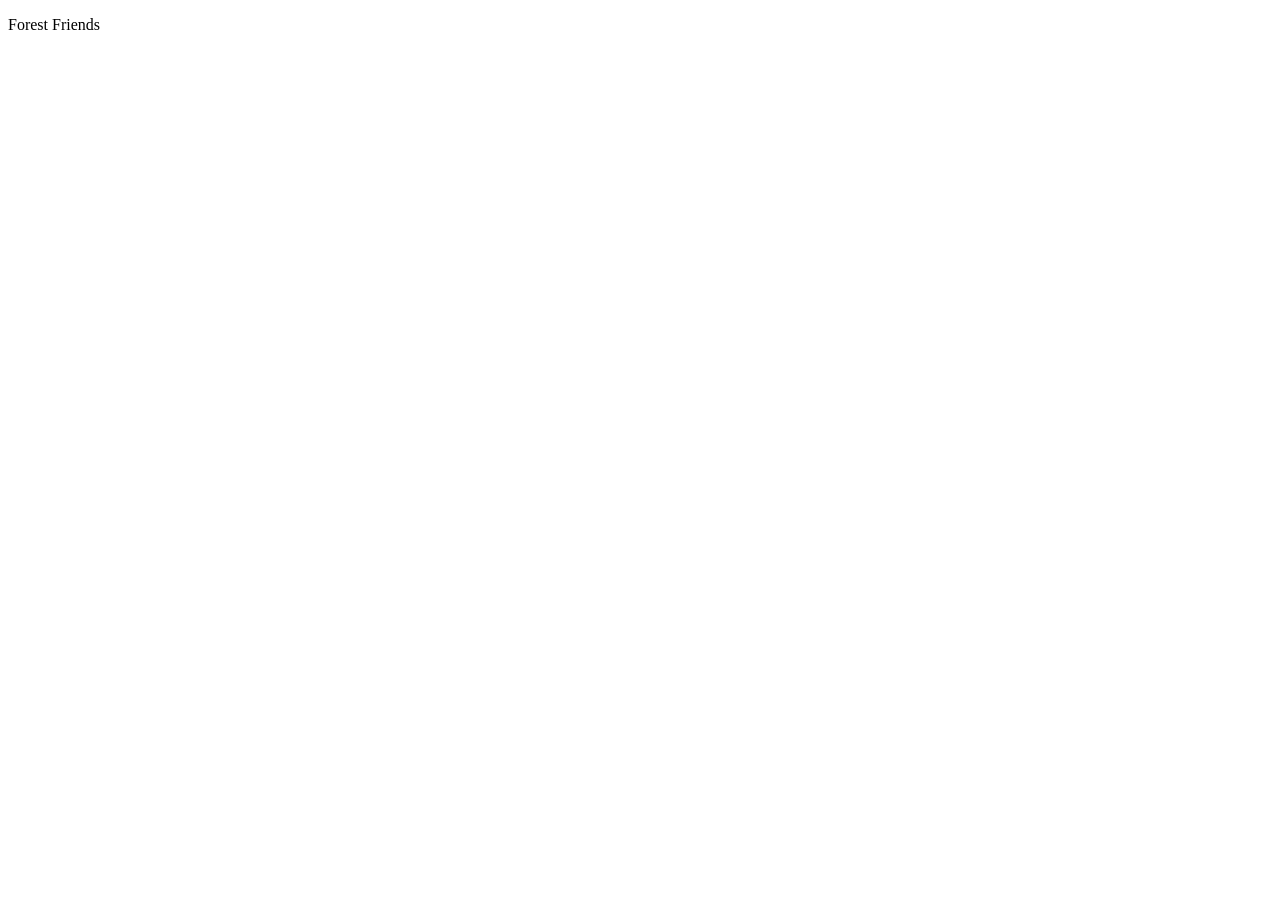
==== games/forest-friends/index.html @ 7e737496 "feat(forest-friends): add Go WebSocket server" ====
<!DOCTYPE html>
<html lang="en">
<head>
  <meta charset="UTF-8">
  <title>Forest Friends</title>
</head>
<body>
  <!-- Placeholder: replaced by the real game page. -->
  <p>Forest Friends</p>
</body>
</html>
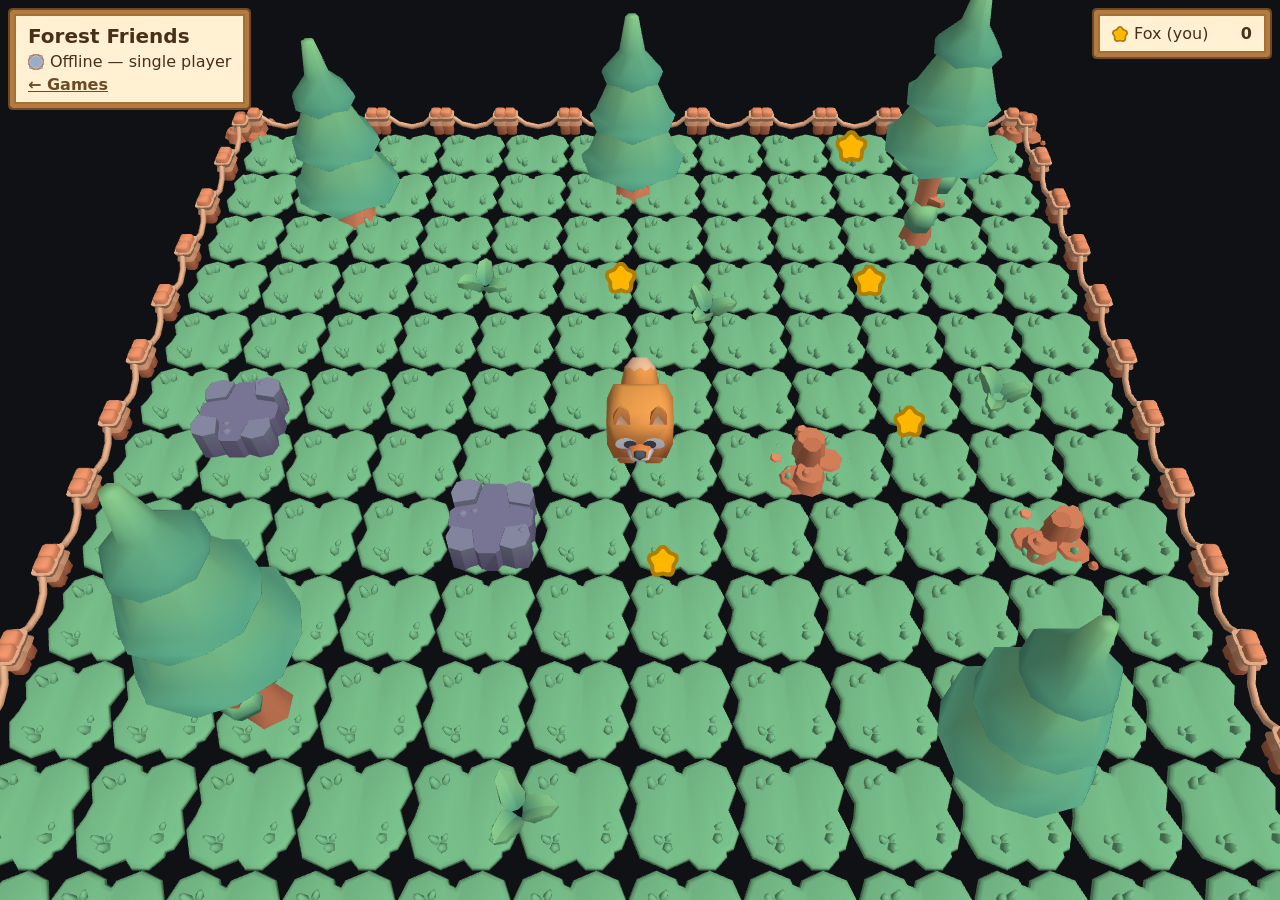
==== commit 83130cce: "feat(forest-friends): add WASM client and game page" ====
--- a/games/forest-friends/index.html
+++ b/games/forest-friends/index.html
@@ -2,10 +2,30 @@
 <html lang="en">
 <head>
   <meta charset="UTF-8">
+  <meta name="viewport" content="width=device-width,initial-scale=1">
   <title>Forest Friends</title>
+  <link rel="stylesheet" href="style.css">
 </head>
 <body>
-  <!-- Placeholder: replaced by the real game page. -->
-  <p>Forest Friends</p>
+  <canvas id="game"></canvas>
+  <div id="stars-layer"></div>
+  <div id="hud" class="panel">
+    <h1>Forest Friends</h1>
+    <p class="status"><img id="status-icon" src="../../assets/Vector/round_grey.svg" alt=""><span id="status">Loading…</span></p>
+    <a class="back" href="../../index.html">← Games</a>
+  </div>
+  <ol id="scoreboard" class="panel"></ol>
+  <div id="pad">
+    <button data-dir="up" aria-label="Up">▲</button>
+    <button data-dir="left" aria-label="Left">◀</button>
+    <button data-dir="down" aria-label="Down">▼</button>
+    <button data-dir="right" aria-label="Right">▶</button>
+  </div>
+  <div id="loading">
+    <div class="banner">Loading…</div>
+    <p id="load-error"></p>
+  </div>
+  <script src="wasm_exec.js"></script>
+  <script src="main.js"></script>
 </body>
 </html>
--- a/games/forest-friends/style.css
+++ b/games/forest-friends/style.css
@@ -0,0 +1,156 @@
+html, body {
+  margin: 0;
+  height: 100%;
+  overflow: hidden;
+  background: #0f1115;
+  font-family: system-ui, sans-serif;
+}
+
+#game {
+  position: fixed;
+  inset: 0;
+  width: 100%;
+  height: 100%;
+  display: block;
+  touch-action: none;
+}
+
+.panel {
+  border: 12px solid transparent;
+  border-image: url(../../assets/Vector/panel_brown.svg) 12 fill / 12px;
+  padding: 4px 8px;
+  color: #4a2f17; /* dark brown on the cream #FFF1D2 interior */
+}
+
+.back {
+  color: #6d4b27;
+  font-weight: 700;
+}
+
+#hud {
+  position: fixed;
+  top: 8px;
+  left: 8px;
+}
+
+#hud h1 {
+  margin: 0;
+  font-size: 20px;
+}
+
+.status {
+  display: flex;
+  align-items: center;
+  gap: 6px;
+  margin: 4px 0;
+}
+
+#status-icon {
+  width: 16px;
+  height: 16px;
+}
+
+#scoreboard {
+  position: fixed;
+  top: 8px;
+  right: 8px;
+  list-style: none;
+  margin: 0;
+  min-width: 140px;
+}
+
+#scoreboard li {
+  display: flex;
+  align-items: center;
+  gap: 6px;
+}
+
+#scoreboard li img {
+  width: 16px;
+  height: 16px;
+}
+
+#scoreboard .score {
+  margin-left: auto;
+  font-weight: 700;
+}
+
+#stars-layer {
+  position: fixed;
+  inset: 0;
+  pointer-events: none;
+  overflow: hidden;
+}
+
+.star {
+  position: absolute;
+  left: 0;
+  top: 0;
+  width: 32px;
+  height: 32px;
+}
+
+#pad {
+  position: fixed;
+  left: 16px;
+  bottom: 16px;
+  display: none;
+  grid-template-columns: repeat(3, 56px);
+  grid-template-rows: repeat(3, 56px);
+}
+
+#pad [data-dir="up"] { grid-column: 2; grid-row: 1; }
+#pad [data-dir="left"] { grid-column: 1; grid-row: 2; }
+#pad [data-dir="down"] { grid-column: 2; grid-row: 3; }
+#pad [data-dir="right"] { grid-column: 3; grid-row: 2; }
+
+#pad button {
+  width: 56px;
+  height: 56px;
+  border: 0;
+  background: url(../../assets/Vector/round_brown.svg) center/100% 100%;
+  color: #fff1d2;
+  font-size: 20px;
+  touch-action: none;
+  user-select: none;
+  -webkit-user-select: none;
+  -webkit-tap-highlight-color: transparent;
+}
+
+@media (pointer: coarse) {
+  #pad { display: grid; }
+}
+
+#loading {
+  position: fixed;
+  inset: 0;
+  background: #0f1115;
+  display: flex;
+  flex-direction: column;
+  align-items: center;
+  justify-content: center;
+}
+
+.banner {
+  background: url(../../assets/Vector/banner_modern.svg) center/100% 100%;
+  padding: 14px 48px;
+  color: #2b1a0b;
+  font-weight: 700;
+}
+
+#load-error {
+  color: #ff8a8a;
+}
+
+.bump {
+  animation: bump .3s;
+}
+
+@keyframes bump {
+  50% { transform: scale(1.15); }
+}
+
+@media (max-width: 640px) {
+  html, body { font-size: 13px; }
+  #hud h1 { font-size: 16px; }
+}
